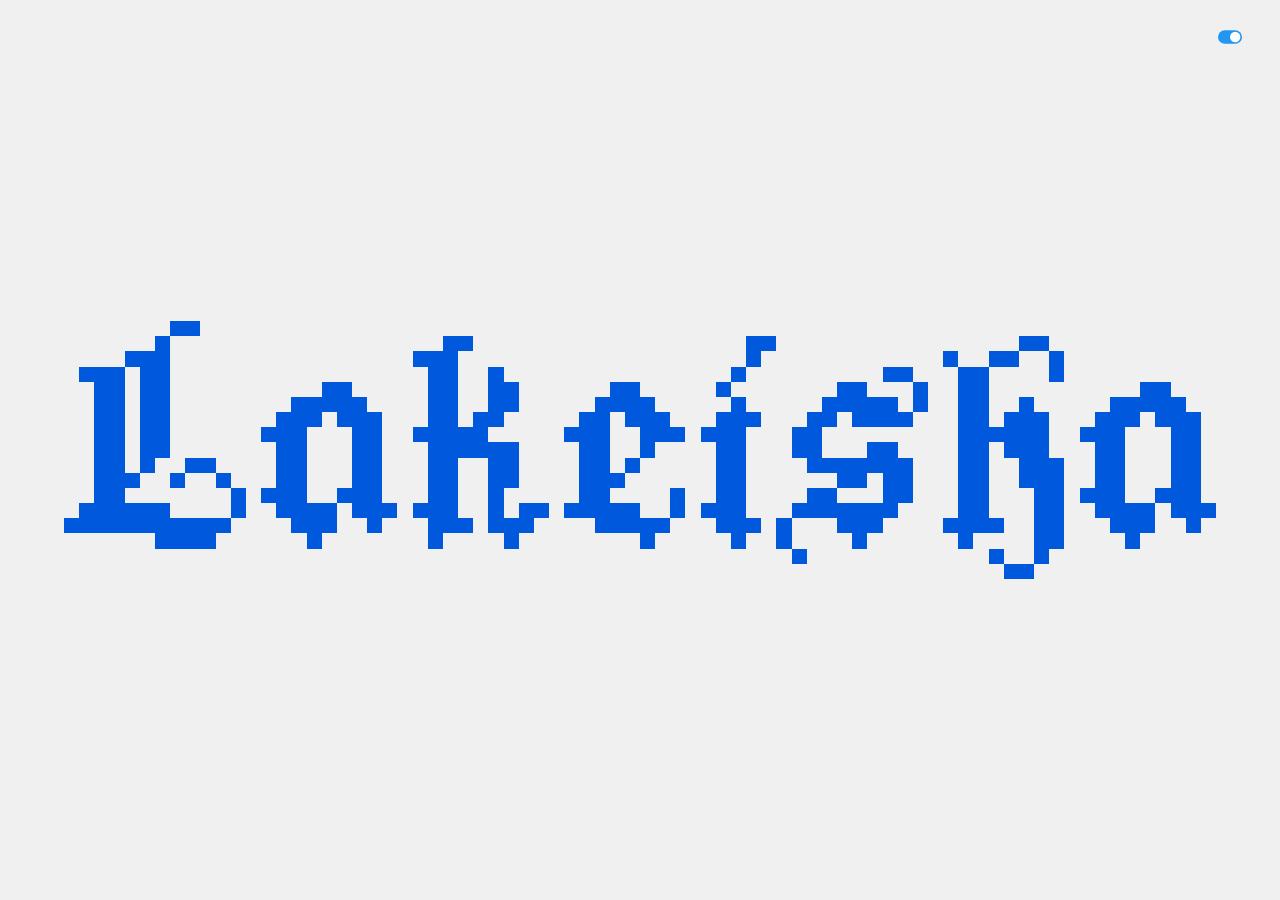
==== gothic/index.html @ 70803692 "plz" ====
<!DOCTYPE html>
<!--[if lt IE 7]>      <html class="no-js lt-ie9 lt-ie8 lt-ie7"> <![endif]-->
<!--[if IE 7]>         <html class="no-js lt-ie9 lt-ie8"> <![endif]-->
<!--[if IE 8]>         <html class="no-js lt-ie9"> <![endif]-->
<!--[if gt IE 8]>      <html class="no-js"> <!--<![endif]-->
<html>
  <head>
    <meta charset="utf-8" />
    <meta http-equiv="X-UA-Compatible" content="IE=edge" />
    <title></title>
    <meta name="description" content="" />
    <meta name="viewport" content="width=device-width, initial-scale=1" />
    <link rel="stylesheet" href="styles.css" />
  </head>
  <body>
    <label class="switch">
      <input type="checkbox" id="toggleSwitch" checked />
      <span class="slider round"></span>
      <!-- why isnt this not working -->
    </label>

    <div class="grid">
      <!-- Rows and Columns -->
      <div class="cell row-1 col-1"></div>
      <div class="cell row-1 col-2"></div>
      <div class="cell row-1 col-3"></div>
      <div class="cell row-1 col-4"></div>
      <div class="cell row-1 col-5"></div>
      <div class="cell row-1 col-6"></div>
      <div class="cell row-1 col-7"></div>
      <div class="cell row-1 col-8 black"></div>
      <div class="cell row-1 col-9 black"></div>
      <div class="cell row-1 col-10"></div>
      <div class="cell row-1 col-11"></div>
      <div class="cell row-1 col-12"></div>
      <div class="cell row-1 col-13"></div>
      <div class="cell row-1 col-14"></div>
      <div class="cell row-1 col-15"></div>
      <div class="cell row-1 col-16"></div>
      <div class="cell row-1 col-17"></div>
      <div class="cell row-1 col-18"></div>
      <div class="cell row-1 col-19"></div>
      <div class="cell row-1 col-20"></div>
      <div class="cell row-1 col-21"></div>
      <div class="cell row-1 col-22"></div>
      <div class="cell row-1 col-23"></div>
      <div class="cell row-1 col-24"></div>
      <div class="cell row-1 col-25"></div>
      <div class="cell row-1 col-26"></div>
      <div class="cell row-1 col-27"></div>
      <div class="cell row-1 col-28"></div>
      <div class="cell row-1 col-29"></div>
      <div class="cell row-1 col-30"></div>
      <div class="cell row-1 col-31"></div>
      <div class="cell row-1 col-32"></div>
      <div class="cell row-1 col-33"></div>
      <div class="cell row-1 col-34"></div>
      <div class="cell row-1 col-35"></div>
      <div class="cell row-1 col-36"></div>
      <div class="cell row-1 col-37"></div>
      <div class="cell row-1 col-38"></div>
      <div class="cell row-1 col-39"></div>
      <div class="cell row-1 col-40"></div>
      <div class="cell row-1 col-41"></div>
      <div class="cell row-1 col-42"></div>
      <div class="cell row-1 col-43"></div>
      <div class="cell row-1 col-44"></div>
      <div class="cell row-1 col-45"></div>
      <div class="cell row-1 col-46"></div>
      <div class="cell row-1 col-47"></div>
      <div class="cell row-1 col-48"></div>
      <div class="cell row-1 col-49"></div>
      <div class="cell row-1 col-50"></div>
      <div class="cell row-1 col-51"></div>
      <div class="cell row-1 col-52"></div>
      <div class="cell row-1 col-53"></div>
      <div class="cell row-1 col-54"></div>
      <div class="cell row-1 col-55"></div>
      <div class="cell row-1 col-56"></div>
      <div class="cell row-1 col-57"></div>
      <div class="cell row-1 col-58"></div>
      <div class="cell row-1 col-59"></div>
      <div class="cell row-1 col-60"></div>
      <div class="cell row-1 col-61"></div>
      <div class="cell row-1 col-62"></div>
      <div class="cell row-1 col-63"></div>
      <div class="cell row-1 col-64"></div>
      <div class="cell row-1 col-65"></div>
      <div class="cell row-1 col-66"></div>
      <div class="cell row-1 col-67"></div>
      <div class="cell row-1 col-68"></div>
      <div class="cell row-1 col-69"></div>
      <div class="cell row-1 col-70"></div>
      <div class="cell row-1 col-71"></div>
      <div class="cell row-1 col-72"></div>
      <div class="cell row-1 col-73"></div>
      <div class="cell row-1 col-74"></div>
      <div class="cell row-1 col-75"></div>
      <div class="cell row-1 col-76"></div>

      <!-- Add more cells up to row 18 and column 76 -->
      <!-- <div class="cell row-1 col-76"></div>
      <div class="cell row-18 col-1 black"></div>
      <div class="cell row-18 col-76 black"></div> -->
      <div class="cell row-2 col-1"></div>
      <div class="cell row-2 col-2"></div>
      <div class="cell row-2 col-3"></div>
      <div class="cell row-2 col-4"></div>
      <div class="cell row-2 col-5"></div>
      <div class="cell row-2 col-6"></div>
      <div class="cell row-2 col-7 black"></div>
      <div class="cell row-2 col-8"></div>
      <div class="cell row-2 col-9"></div>
      <div class="cell row-2 col-10"></div>
      <div class="cell row-2 col-11"></div>
      <div class="cell row-2 col-12"></div>
      <div class="cell row-2 col-13"></div>
      <div class="cell row-2 col-14"></div>
      <div class="cell row-2 col-15"></div>
      <div class="cell row-2 col-16"></div>
      <div class="cell row-2 col-17"></div>
      <div class="cell row-2 col-18"></div>
      <div class="cell row-2 col-19"></div>
      <div class="cell row-2 col-20"></div>
      <div class="cell row-2 col-21"></div>
      <div class="cell row-2 col-22"></div>
      <div class="cell row-2 col-23"></div>
      <div class="cell row-2 col-24"></div>
      <div class="cell row-2 col-25"></div>
      <div class="cell row-2 col-26 black"></div>
      <div class="cell row-2 col-27 black"></div>
      <div class="cell row-2 col-28"></div>
      <div class="cell row-2 col-29"></div>
      <div class="cell row-2 col-30"></div>
      <div class="cell row-2 col-31"></div>
      <div class="cell row-2 col-32"></div>
      <div class="cell row-2 col-33"></div>
      <div class="cell row-2 col-34"></div>
      <div class="cell row-2 col-35"></div>
      <div class="cell row-2 col-36"></div>
      <div class="cell row-2 col-37"></div>
      <div class="cell row-2 col-38"></div>
      <div class="cell row-2 col-39"></div>
      <div class="cell row-2 col-40"></div>
      <div class="cell row-2 col-41"></div>
      <div class="cell row-2 col-42"></div>
      <div class="cell row-2 col-43"></div>
      <div class="cell row-2 col-44"></div>
      <div class="cell row-2 col-45"></div>
      <div class="cell row-2 col-46 black"></div>
      <div class="cell row-2 col-47 black"></div>
      <div class="cell row-2 col-48"></div>
      <div class="cell row-2 col-49"></div>
      <div class="cell row-2 col-50"></div>
      <div class="cell row-2 col-51"></div>
      <div class="cell row-2 col-52"></div>
      <div class="cell row-2 col-53"></div>
      <div class="cell row-2 col-54"></div>
      <div class="cell row-2 col-55"></div>
      <div class="cell row-2 col-56"></div>
      <div class="cell row-2 col-57"></div>
      <div class="cell row-2 col-58"></div>
      <div class="cell row-2 col-59"></div>
      <div class="cell row-2 col-60"></div>
      <div class="cell row-2 col-61"></div>
      <div class="cell row-2 col-62"></div>
      <div class="cell row-2 col-63"></div>
      <div class="cell row-2 col-64 black"></div>
      <div class="cell row-2 col-65 black"></div>
      <div class="cell row-2 col-66"></div>
      <div class="cell row-2 col-67"></div>
      <div class="cell row-2 col-68"></div>
      <div class="cell row-2 col-69"></div>
      <div class="cell row-2 col-70"></div>
      <div class="cell row-2 col-71"></div>
      <div class="cell row-2 col-72"></div>
      <div class="cell row-2 col-73"></div>
      <div class="cell row-2 col-74"></div>
      <div class="cell row-2 col-75"></div>
      <div class="cell row-2 col-76"></div>

      <div class="cell row-3 col-1"></div>
      <div class="cell row-3 col-2"></div>
      <div class="cell row-3 col-3"></div>
      <div class="cell row-3 col-4"></div>
      <div class="cell row-3 col-5 black"></div>
      <div class="cell row-3 col-6 black"></div>
      <div class="cell row-3 col-7 black"></div>
      <div class="cell row-3 col-8"></div>
      <div class="cell row-3 col-9"></div>
      <div class="cell row-3 col-10"></div>
      <div class="cell row-3 col-11"></div>
      <div class="cell row-3 col-12"></div>
      <div class="cell row-3 col-13"></div>
      <div class="cell row-3 col-14"></div>
      <div class="cell row-3 col-15"></div>
      <div class="cell row-3 col-16"></div>
      <div class="cell row-3 col-17"></div>
      <div class="cell row-3 col-18"></div>
      <div class="cell row-3 col-19"></div>
      <div class="cell row-3 col-20"></div>
      <div class="cell row-3 col-21"></div>
      <div class="cell row-3 col-22"></div>
      <div class="cell row-3 col-23"></div>
      <div class="cell row-3 col-24 black"></div>
      <div class="cell row-3 col-25 black"></div>
      <div class="cell row-3 col-26 black"></div>
      <div class="cell row-3 col-27"></div>
      <div class="cell row-3 col-28"></div>
      <div class="cell row-3 col-29"></div>
      <div class="cell row-3 col-30"></div>
      <div class="cell row-3 col-31"></div>
      <div class="cell row-3 col-32"></div>
      <div class="cell row-3 col-33"></div>
      <div class="cell row-3 col-34"></div>
      <div class="cell row-3 col-35"></div>
      <div class="cell row-3 col-36"></div>
      <div class="cell row-3 col-37"></div>
      <div class="cell row-3 col-38"></div>
      <div class="cell row-3 col-39"></div>
      <div class="cell row-3 col-40"></div>
      <div class="cell row-3 col-41"></div>
      <div class="cell row-3 col-42"></div>
      <div class="cell row-3 col-43"></div>
      <div class="cell row-3 col-44"></div>
      <div class="cell row-3 col-45"></div>
      <div class="cell row-3 col-46 black"></div>
      <div class="cell row-3 col-47"></div>
      <div class="cell row-3 col-48"></div>
      <div class="cell row-3 col-49"></div>
      <div class="cell row-3 col-50"></div>
      <div class="cell row-3 col-51"></div>
      <div class="cell row-3 col-52"></div>
      <div class="cell row-3 col-53"></div>
      <div class="cell row-3 col-54"></div>
      <div class="cell row-3 col-55"></div>
      <div class="cell row-3 col-56"></div>
      <div class="cell row-3 col-57"></div>
      <div class="cell row-3 col-58"></div>
      <div class="cell row-3 col-59 black"></div>
      <div class="cell row-3 col-60"></div>
      <div class="cell row-3 col-61"></div>
      <div class="cell row-3 col-62 black"></div>
      <div class="cell row-3 col-63 black"></div>
      <div class="cell row-3 col-64"></div>
      <div class="cell row-3 col-65"></div>
      <div class="cell row-3 col-66 black"></div>
      <div class="cell row-3 col-67"></div>
      <div class="cell row-3 col-68"></div>
      <div class="cell row-3 col-69"></div>
      <div class="cell row-3 col-70"></div>
      <div class="cell row-3 col-71"></div>
      <div class="cell row-3 col-72"></div>
      <div class="cell row-3 col-73"></div>
      <div class="cell row-3 col-74"></div>
      <div class="cell row-3 col-75"></div>
      <div class="cell row-3 col-76"></div>

      <div class="cell row-4 col-1"></div>
      <div class="cell row-4 col-2 black"></div>
      <div class="cell row-4 col-3 black"></div>
      <div class="cell row-4 col-4 black"></div>
      <div class="cell row-4 col-5"></div>
      <div class="cell row-4 col-6 black"></div>
      <div class="cell row-4 col-7 black"></div>
      <div class="cell row-4 col-8"></div>
      <div class="cell row-4 col-9"></div>
      <div class="cell row-4 col-10"></div>
      <div class="cell row-4 col-11"></div>
      <div class="cell row-4 col-12"></div>
      <div class="cell row-4 col-13"></div>
      <div class="cell row-4 col-14"></div>
      <div class="cell row-4 col-15"></div>
      <div class="cell row-4 col-16"></div>
      <div class="cell row-4 col-17"></div>
      <div class="cell row-4 col-18"></div>
      <div class="cell row-4 col-19"></div>
      <div class="cell row-4 col-20"></div>
      <div class="cell row-4 col-21"></div>
      <div class="cell row-4 col-22"></div>
      <div class="cell row-4 col-23"></div>
      <div class="cell row-4 col-24"></div>
      <div class="cell row-4 col-25 black"></div>
      <div class="cell row-4 col-26 black"></div>
      <div class="cell row-4 col-27"></div>
      <div class="cell row-4 col-28"></div>
      <div class="cell row-4 col-29 black"></div>
      <div class="cell row-4 col-30"></div>
      <div class="cell row-4 col-31"></div>
      <div class="cell row-4 col-32"></div>
      <div class="cell row-4 col-33"></div>
      <div class="cell row-4 col-34"></div>
      <div class="cell row-4 col-35"></div>
      <div class="cell row-4 col-36"></div>
      <div class="cell row-4 col-37"></div>
      <div class="cell row-4 col-38"></div>
      <div class="cell row-4 col-39"></div>
      <div class="cell row-4 col-40"></div>
      <div class="cell row-4 col-41"></div>
      <div class="cell row-4 col-42"></div>
      <div class="cell row-4 col-43"></div>
      <div class="cell row-4 col-44"></div>
      <div class="cell row-4 col-45 black"></div>
      <div class="cell row-4 col-46"></div>
      <div class="cell row-4 col-47"></div>
      <div class="cell row-4 col-48"></div>
      <div class="cell row-4 col-49"></div>
      <div class="cell row-4 col-50"></div>
      <div class="cell row-4 col-51"></div>
      <div class="cell row-4 col-52"></div>
      <div class="cell row-4 col-53"></div>
      <div class="cell row-4 col-54"></div>
      <div class="cell row-4 col-55 black"></div>
      <div class="cell row-4 col-56 black"></div>
      <div class="cell row-4 col-57"></div>
      <div class="cell row-4 col-58"></div>
      <div class="cell row-4 col-59"></div>
      <div class="cell row-4 col-60 black"></div>
      <div class="cell row-4 col-61 black"></div>
      <div class="cell row-4 col-62"></div>
      <div class="cell row-4 col-63"></div>
      <div class="cell row-4 col-64"></div>
      <div class="cell row-4 col-65"></div>
      <div class="cell row-4 col-66 black"></div>
      <div class="cell row-4 col-67"></div>
      <div class="cell row-4 col-68"></div>
      <div class="cell row-4 col-69"></div>
      <div class="cell row-4 col-70"></div>
      <div class="cell row-4 col-71"></div>
      <div class="cell row-4 col-72"></div>
      <div class="cell row-4 col-73"></div>
      <div class="cell row-4 col-74"></div>
      <div class="cell row-4 col-75"></div>
      <div class="cell row-4 col-76"></div>

      <div class="cell row-5 col-1"></div>
      <div class="cell row-5 col-2"></div>
      <div class="cell row-5 col-3 black"></div>
      <div class="cell row-5 col-4 black"></div>
      <div class="cell row-5 col-5"></div>
      <div class="cell row-5 col-6 black"></div>
      <div class="cell row-5 col-7 black"></div>
      <div class="cell row-5 col-8"></div>
      <div class="cell row-5 col-9"></div>
      <div class="cell row-5 col-10"></div>
      <div class="cell row-5 col-11"></div>
      <div class="cell row-5 col-12"></div>
      <div class="cell row-5 col-13"></div>
      <div class="cell row-5 col-14"></div>
      <div class="cell row-5 col-15"></div>
      <div class="cell row-5 col-16"></div>
      <div class="cell row-5 col-17"></div>
      <div class="cell row-5 col-18 black"></div>
      <div class="cell row-5 col-19 black"></div>
      <div class="cell row-5 col-20"></div>
      <div class="cell row-5 col-21"></div>
      <div class="cell row-5 col-22"></div>
      <div class="cell row-5 col-23"></div>
      <div class="cell row-5 col-24"></div>
      <div class="cell row-5 col-25 black"></div>
      <div class="cell row-5 col-26 black"></div>
      <div class="cell row-5 col-27"></div>
      <div class="cell row-5 col-28"></div>
      <div class="cell row-5 col-29 black"></div>
      <div class="cell row-5 col-30 black"></div>
      <div class="cell row-5 col-31"></div>
      <div class="cell row-5 col-32"></div>
      <div class="cell row-5 col-33"></div>
      <div class="cell row-5 col-34"></div>
      <div class="cell row-5 col-35"></div>
      <div class="cell row-5 col-36"></div>
      <div class="cell row-5 col-37 black"></div>
      <div class="cell row-5 col-38 black"></div>
      <div class="cell row-5 col-39"></div>
      <div class="cell row-5 col-40"></div>
      <div class="cell row-5 col-41"></div>
      <div class="cell row-5 col-42"></div>
      <div class="cell row-5 col-43"></div>
      <div class="cell row-5 col-44 black"></div>
      <div class="cell row-5 col-45"></div>
      <div class="cell row-5 col-46"></div>
      <div class="cell row-5 col-47"></div>
      <div class="cell row-5 col-48"></div>
      <div class="cell row-5 col-49"></div>
      <div class="cell row-5 col-50"></div>
      <div class="cell row-5 col-51"></div>
      <div class="cell row-5 col-52 black"></div>
      <div class="cell row-5 col-53 black"></div>
      <div class="cell row-5 col-54"></div>
      <div class="cell row-5 col-55"></div>
      <div class="cell row-5 col-56"></div>
      <div class="cell row-5 col-57 black"></div>
      <div class="cell row-5 col-58"></div>
      <div class="cell row-5 col-59"></div>
      <div class="cell row-5 col-60 black"></div>
      <div class="cell row-5 col-61 black"></div>
      <div class="cell row-5 col-62"></div>
      <div class="cell row-5 col-63"></div>
      <div class="cell row-5 col-64"></div>
      <div class="cell row-5 col-65"></div>
      <div class="cell row-5 col-66"></div>
      <div class="cell row-5 col-67"></div>
      <div class="cell row-5 col-68"></div>
      <div class="cell row-5 col-69"></div>
      <div class="cell row-5 col-70"></div>
      <div class="cell row-5 col-71"></div>
      <div class="cell row-5 col-72 black"></div>
      <div class="cell row-5 col-73 black"></div>
      <div class="cell row-5 col-74"></div>
      <div class="cell row-5 col-75"></div>
      <div class="cell row-5 col-76"></div>

      <div class="cell row-6 col-1"></div>
      <div class="cell row-6 col-2"></div>
      <div class="cell row-6 col-3 black"></div>
      <div class="cell row-6 col-4 black"></div>
      <div class="cell row-6 col-5"></div>
      <div class="cell row-6 col-6 black"></div>
      <div class="cell row-6 col-7 black"></div>
      <div class="cell row-6 col-8"></div>
      <div class="cell row-6 col-9"></div>
      <div class="cell row-6 col-10"></div>
      <div class="cell row-6 col-11"></div>
      <div class="cell row-6 col-12"></div>
      <div class="cell row-6 col-13"></div>
      <div class="cell row-6 col-14"></div>
      <div class="cell row-6 col-15"></div>
      <div class="cell row-6 col-16 black"></div>
      <div class="cell row-6 col-17 black"></div>
      <div class="cell row-6 col-18 black"></div>
      <div class="cell row-6 col-19 black"></div>
      <div class="cell row-6 col-20 black"></div>
      <div class="cell row-6 col-21"></div>
      <div class="cell row-6 col-22"></div>
      <div class="cell row-6 col-23"></div>
      <div class="cell row-6 col-24"></div>
      <div class="cell row-6 col-25 black"></div>
      <div class="cell row-6 col-26 black"></div>
      <div class="cell row-6 col-27"></div>
      <div class="cell row-6 col-28"></div>
      <div class="cell row-6 col-29 black"></div>
      <div class="cell row-6 col-30 black"></div>
      <div class="cell row-6 col-31"></div>
      <div class="cell row-6 col-32"></div>
      <div class="cell row-6 col-33"></div>
      <div class="cell row-6 col-34"></div>
      <div class="cell row-6 col-35"></div>
      <div class="cell row-6 col-36 black"></div>
      <div class="cell row-6 col-37 black"></div>
      <div class="cell row-6 col-38 black"></div>
      <div class="cell row-6 col-39 black"></div>
      <div class="cell row-6 col-40"></div>
      <div class="cell row-6 col-41"></div>
      <div class="cell row-6 col-42"></div>
      <div class="cell row-6 col-43"></div>
      <div class="cell row-6 col-44"></div>
      <div class="cell row-6 col-45 black"></div>
      <div class="cell row-6 col-46"></div>
      <div class="cell row-6 col-47"></div>
      <div class="cell row-6 col-48"></div>
      <div class="cell row-6 col-49"></div>
      <div class="cell row-6 col-50"></div>
      <div class="cell row-6 col-51 black"></div>
      <div class="cell row-6 col-52 black"></div>
      <div class="cell row-6 col-53 black"></div>
      <div class="cell row-6 col-54 black"></div>
      <div class="cell row-6 col-55 black"></div>
      <div class="cell row-6 col-56"></div>
      <div class="cell row-6 col-57 black"></div>
      <div class="cell row-6 col-58"></div>
      <div class="cell row-6 col-59"></div>
      <div class="cell row-6 col-60 black"></div>
      <div class="cell row-6 col-61 black"></div>
      <div class="cell row-6 col-62"></div>
      <div class="cell row-6 col-63"></div>
      <div class="cell row-6 col-64 black"></div>
      <div class="cell row-6 col-65"></div>
      <div class="cell row-6 col-66"></div>
      <div class="cell row-6 col-67"></div>
      <div class="cell row-6 col-68"></div>
      <div class="cell row-6 col-69"></div>
      <div class="cell row-6 col-70 black"></div>
      <div class="cell row-6 col-71 black"></div>
      <div class="cell row-6 col-72 black"></div>
      <div class="cell row-6 col-73 black"></div>
      <div class="cell row-6 col-74 black"></div>
      <div class="cell row-6 col-75"></div>
      <div class="cell row-6 col-76"></div>

      <div class="cell row-7 col-1"></div>
      <div class="cell row-7 col-2"></div>
      <div class="cell row-7 col-3 black"></div>
      <div class="cell row-7 col-4 black"></div>
      <div class="cell row-7 col-5"></div>
      <div class="cell row-7 col-6 black"></div>
      <div class="cell row-7 col-7 black"></div>
      <div class="cell row-7 col-8"></div>
      <div class="cell row-7 col-9"></div>
      <div class="cell row-7 col-10"></div>
      <div class="cell row-7 col-11"></div>
      <div class="cell row-7 col-12"></div>
      <div class="cell row-7 col-13"></div>
      <div class="cell row-7 col-14"></div>
      <div class="cell row-7 col-15 black"></div>
      <div class="cell row-7 col-16 black"></div>
      <div class="cell row-7 col-17 black"></div>
      <div class="cell row-7 col-18"></div>
      <div class="cell row-7 col-19 black"></div>
      <div class="cell row-7 col-20 black"></div>
      <div class="cell row-7 col-21 black"></div>
      <div class="cell row-7 col-22"></div>
      <div class="cell row-7 col-23"></div>
      <div class="cell row-7 col-24"></div>
      <div class="cell row-7 col-25 black"></div>
      <div class="cell row-7 col-26 black"></div>
      <div class="cell row-7 col-27"></div>
      <div class="cell row-7 col-28 black"></div>
      <div class="cell row-7 col-29 black"></div>
      <div class="cell row-7 col-30"></div>
      <div class="cell row-7 col-31"></div>
      <div class="cell row-7 col-32"></div>
      <div class="cell row-7 col-33"></div>
      <div class="cell row-7 col-34"></div>
      <div class="cell row-7 col-35 black"></div>
      <div class="cell row-7 col-36 black"></div>
      <div class="cell row-7 col-37"></div>
      <div class="cell row-7 col-38 black"></div>
      <div class="cell row-7 col-39 black"></div>
      <div class="cell row-7 col-40 black"></div>
      <div class="cell row-7 col-41"></div>
      <div class="cell row-7 col-42"></div>
      <div class="cell row-7 col-43"></div>
      <div class="cell row-7 col-44 black"></div>
      <div class="cell row-7 col-45 black"></div>
      <div class="cell row-7 col-46 black"></div>
      <div class="cell row-7 col-47"></div>
      <div class="cell row-7 col-48"></div>
      <div class="cell row-7 col-49"></div>
      <div class="cell row-7 col-50 black"></div>
      <div class="cell row-7 col-51 black"></div>
      <div class="cell row-7 col-52"></div>
      <div class="cell row-7 col-53 black"></div>
      <div class="cell row-7 col-54 black"></div>
      <div class="cell row-7 col-55 black"></div>
      <div class="cell row-7 col-56 black"></div>
      <div class="cell row-7 col-57"></div>
      <div class="cell row-7 col-58"></div>
      <div class="cell row-7 col-59"></div>
      <div class="cell row-7 col-60 black"></div>
      <div class="cell row-7 col-61 black"></div>
      <div class="cell row-7 col-62"></div>
      <div class="cell row-7 col-63 black"></div>
      <div class="cell row-7 col-64 black"></div>
      <div class="cell row-7 col-65 black"></div>
      <div class="cell row-7 col-66"></div>
      <div class="cell row-7 col-67"></div>
      <div class="cell row-7 col-68"></div>
      <div class="cell row-7 col-69 black"></div>
      <div class="cell row-7 col-70 black"></div>
      <div class="cell row-7 col-71 black"></div>
      <div class="cell row-7 col-72"></div>
      <div class="cell row-7 col-73 black"></div>
      <div class="cell row-7 col-74 black"></div>
      <div class="cell row-7 col-75 black"></div>
      <div class="cell row-7 col-76"></div>

      <div class="cell row-8 col-1"></div>
      <div class="cell row-8 col-2"></div>
      <div class="cell row-8 col-3 black"></div>
      <div class="cell row-8 col-4 black"></div>
      <div class="cell row-8 col-5"></div>
      <div class="cell row-8 col-6 black"></div>
      <div class="cell row-8 col-7 black"></div>
      <div class="cell row-8 col-8"></div>
      <div class="cell row-8 col-9"></div>
      <div class="cell row-8 col-10"></div>
      <div class="cell row-8 col-11"></div>
      <div class="cell row-8 col-12"></div>
      <div class="cell row-8 col-13"></div>
      <div class="cell row-8 col-14 black"></div>
      <div class="cell row-8 col-15 black"></div>
      <div class="cell row-8 col-16 black"></div>
      <div class="cell row-8 col-17"></div>
      <div class="cell row-8 col-18"></div>
      <div class="cell row-8 col-19"></div>
      <div class="cell row-8 col-20 black"></div>
      <div class="cell row-8 col-21 black"></div>
      <div class="cell row-8 col-22"></div>
      <div class="cell row-8 col-23"></div>
      <div class="cell row-8 col-24 black"></div>
      <div class="cell row-8 col-25 black"></div>
      <div class="cell row-8 col-26 black"></div>
      <div class="cell row-8 col-27 black"></div>
      <div class="cell row-8 col-28 black"></div>
      <div class="cell row-8 col-29"></div>
      <div class="cell row-8 col-30"></div>
      <div class="cell row-8 col-31"></div>
      <div class="cell row-8 col-32"></div>
      <div class="cell row-8 col-33"></div>
      <div class="cell row-8 col-34 black"></div>
      <div class="cell row-8 col-35 black"></div>
      <div class="cell row-8 col-36 black"></div>
      <div class="cell row-8 col-37"></div>
      <div class="cell row-8 col-38"></div>
      <div class="cell row-8 col-39 black"></div>
      <div class="cell row-8 col-40 black"></div>
      <div class="cell row-8 col-41 black"></div>
      <div class="cell row-8 col-42"></div>
      <div class="cell row-8 col-43 black"></div>
      <div class="cell row-8 col-44 black"></div>
      <div class="cell row-8 col-45 black"></div>
      <div class="cell row-8 col-46"></div>
      <div class="cell row-8 col-47"></div>
      <div class="cell row-8 col-48"></div>
      <div class="cell row-8 col-49 black"></div>
      <div class="cell row-8 col-50 black"></div>
      <div class="cell row-8 col-51"></div>
      <div class="cell row-8 col-52"></div>
      <div class="cell row-8 col-53"></div>
      <div class="cell row-8 col-54"></div>
      <div class="cell row-8 col-55"></div>
      <div class="cell row-8 col-56"></div>
      <div class="cell row-8 col-57"></div>
      <div class="cell row-8 col-58"></div>
      <div class="cell row-8 col-59"></div>
      <div class="cell row-8 col-60 black"></div>
      <div class="cell row-8 col-61 black"></div>
      <div class="cell row-8 col-62 black"></div>
      <div class="cell row-8 col-63 black"></div>
      <div class="cell row-8 col-64 black"></div>
      <div class="cell row-8 col-65 black"></div>
      <div class="cell row-8 col-66"></div>
      <div class="cell row-8 col-67"></div>
      <div class="cell row-8 col-68 black"></div>
      <div class="cell row-8 col-69 black"></div>
      <div class="cell row-8 col-70 black"></div>
      <div class="cell row-8 col-71"></div>
      <div class="cell row-8 col-72"></div>
      <div class="cell row-8 col-73"></div>
      <div class="cell row-8 col-74 black"></div>
      <div class="cell row-8 col-75 black"></div>
      <div class="cell row-8 col-76"></div>

      <div class="cell row-9 col-1"></div>
      <div class="cell row-9 col-2"></div>
      <div class="cell row-9 col-3 black"></div>
      <div class="cell row-9 col-4 black"></div>
      <div class="cell row-9 col-5"></div>
      <div class="cell row-9 col-6 black"></div>
      <div class="cell row-9 col-7 black"></div>
      <div class="cell row-9 col-8"></div>
      <div class="cell row-9 col-9"></div>
      <div class="cell row-9 col-10"></div>
      <div class="cell row-9 col-11"></div>
      <div class="cell row-9 col-12"></div>
      <div class="cell row-9 col-13"></div>
      <div class="cell row-9 col-14"></div>
      <div class="cell row-9 col-15 black"></div>
      <div class="cell row-9 col-16 black"></div>
      <div class="cell row-9 col-17"></div>
      <div class="cell row-9 col-18"></div>
      <div class="cell row-9 col-19"></div>
      <div class="cell row-9 col-20 black"></div>
      <div class="cell row-9 col-21 black"></div>
      <div class="cell row-9 col-22"></div>
      <div class="cell row-9 col-23"></div>
      <div class="cell row-9 col-24"></div>
      <div class="cell row-9 col-25 black"></div>
      <div class="cell row-9 col-26 black"></div>
      <div class="cell row-9 col-27 black"></div>
      <div class="cell row-9 col-28 black"></div>
      <div class="cell row-9 col-29 black"></div>
      <div class="cell row-9 col-30 black"></div>
      <div class="cell row-9 col-31"></div>
      <div class="cell row-9 col-32"></div>
      <div class="cell row-9 col-33"></div>
      <div class="cell row-9 col-34"></div>
      <div class="cell row-9 col-35 black"></div>
      <div class="cell row-9 col-36 black"></div>
      <div class="cell row-9 col-37"></div>
      <div class="cell row-9 col-38"></div>
      <div class="cell row-9 col-39 black"></div>
      <div class="cell row-9 col-40"></div>
      <div class="cell row-9 col-41"></div>
      <div class="cell row-9 col-42"></div>
      <div class="cell row-9 col-43"></div>
      <div class="cell row-9 col-44 black"></div>
      <div class="cell row-9 col-45 black"></div>
      <div class="cell row-9 col-46"></div>
      <div class="cell row-9 col-47"></div>
      <div class="cell row-9 col-48"></div>
      <div class="cell row-9 col-49 black"></div>
      <div class="cell row-9 col-50 black"></div>
      <div class="cell row-9 col-51"></div>
      <div class="cell row-9 col-52"></div>
      <div class="cell row-9 col-53"></div>
      <div class="cell row-9 col-54 black"></div>
      <div class="cell row-9 col-55 black"></div>
      <div class="cell row-9 col-56"></div>
      <div class="cell row-9 col-57"></div>
      <div class="cell row-9 col-58"></div>
      <div class="cell row-9 col-59"></div>
      <div class="cell row-9 col-60 black"></div>
      <div class="cell row-9 col-61 black"></div>
      <div class="cell row-9 col-62"></div>
      <div class="cell row-9 col-63 black"></div>
      <div class="cell row-9 col-64 black"></div>
      <div class="cell row-9 col-65 black"></div>
      <div class="cell row-9 col-66"></div>
      <div class="cell row-9 col-67"></div>
      <div class="cell row-9 col-68"></div>
      <div class="cell row-9 col-69 black"></div>
      <div class="cell row-9 col-70 black"></div>
      <div class="cell row-9 col-71"></div>
      <div class="cell row-9 col-72"></div>
      <div class="cell row-9 col-73"></div>
      <div class="cell row-9 col-74 black"></div>
      <div class="cell row-9 col-75 black"></div>
      <div class="cell row-9 col-76"></div>

      <div class="cell row-10 col-1"></div>
      <div class="cell row-10 col-2"></div>
      <div class="cell row-10 col-3 black"></div>
      <div class="cell row-10 col-4 black"></div>
      <div class="cell row-10 col-5"></div>
      <div class="cell row-10 col-6 black"></div>
      <div class="cell row-10 col-7"></div>
      <div class="cell row-10 col-8"></div>
      <div class="cell row-10 col-9 black"></div>
      <div class="cell row-10 col-10 black"></div>
      <div class="cell row-10 col-11"></div>
      <div class="cell row-10 col-12"></div>
      <div class="cell row-10 col-13"></div>
      <div class="cell row-10 col-14"></div>
      <div class="cell row-10 col-15 black"></div>
      <div class="cell row-10 col-16 black"></div>
      <div class="cell row-10 col-17"></div>
      <div class="cell row-10 col-18"></div>
      <div class="cell row-10 col-19"></div>
      <div class="cell row-10 col-20 black"></div>
      <div class="cell row-10 col-21 black"></div>
      <div class="cell row-10 col-22"></div>
      <div class="cell row-10 col-23"></div>
      <div class="cell row-10 col-24"></div>
      <div class="cell row-10 col-25 black"></div>
      <div class="cell row-10 col-26 black"></div>
      <div class="cell row-10 col-27"></div>
      <div class="cell row-10 col-28"></div>
      <div class="cell row-10 col-29 black"></div>
      <div class="cell row-10 col-30 black"></div>
      <div class="cell row-10 col-31"></div>
      <div class="cell row-10 col-32"></div>
      <div class="cell row-10 col-33"></div>
      <div class="cell row-10 col-34"></div>
      <div class="cell row-10 col-35 black"></div>
      <div class="cell row-10 col-36 black"></div>
      <div class="cell row-10 col-37"></div>
      <div class="cell row-10 col-38 black"></div>
      <div class="cell row-10 col-39"></div>
      <div class="cell row-10 col-40"></div>
      <div class="cell row-10 col-41"></div>
      <div class="cell row-10 col-42"></div>
      <div class="cell row-10 col-43"></div>
      <div class="cell row-10 col-44 black"></div>
      <div class="cell row-10 col-45 black"></div>
      <div class="cell row-10 col-46"></div>
      <div class="cell row-10 col-47"></div>
      <div class="cell row-10 col-48"></div>
      <div class="cell row-10 col-49"></div>
      <div class="cell row-10 col-50 black"></div>
      <div class="cell row-10 col-51 black"></div>
      <div class="cell row-10 col-52 black"></div>
      <div class="cell row-10 col-53 black"></div>
      <div class="cell row-10 col-54 black"></div>
      <div class="cell row-10 col-55 black"></div>
      <div class="cell row-10 col-56 black"></div>
      <div class="cell row-10 col-57"></div>
      <div class="cell row-10 col-58"></div>
      <div class="cell row-10 col-59"></div>
      <div class="cell row-10 col-60 black"></div>
      <div class="cell row-10 col-61 black"></div>
      <div class="cell row-10 col-62"></div>
      <div class="cell row-10 col-63"></div>
      <div class="cell row-10 col-64 black"></div>
      <div class="cell row-10 col-65 black"></div>
      <div class="cell row-10 col-66 black"></div>
      <div class="cell row-10 col-67"></div>
      <div class="cell row-10 col-68"></div>
      <div class="cell row-10 col-69 black"></div>
      <div class="cell row-10 col-70 black"></div>
      <div class="cell row-10 col-71"></div>
      <div class="cell row-10 col-72"></div>
      <div class="cell row-10 col-73"></div>
      <div class="cell row-10 col-74 black"></div>
      <div class="cell row-10 col-75 black"></div>
      <div class="cell row-10 col-76"></div>

      <div class="cell row-11 col-1"></div>
      <div class="cell row-11 col-2"></div>
      <div class="cell row-11 col-3 black"></div>
      <div class="cell row-11 col-4 black"></div>
      <div class="cell row-11 col-5 black"></div>
      <div class="cell row-11 col-6"></div>
      <div class="cell row-11 col-7"></div>
      <div class="cell row-11 col-8 black"></div>
      <div class="cell row-11 col-9"></div>
      <div class="cell row-11 col-10"></div>
      <div class="cell row-11 col-11 black"></div>
      <div class="cell row-11 col-12"></div>
      <div class="cell row-11 col-13"></div>
      <div class="cell row-11 col-14"></div>
      <div class="cell row-11 col-15 black"></div>
      <div class="cell row-11 col-16 black"></div>
      <div class="cell row-11 col-17"></div>
      <div class="cell row-11 col-18"></div>
      <div class="cell row-11 col-19"></div>
      <div class="cell row-11 col-20 black"></div>
      <div class="cell row-11 col-21 black"></div>
      <div class="cell row-11 col-22"></div>
      <div class="cell row-11 col-23"></div>
      <div class="cell row-11 col-24"></div>
      <div class="cell row-11 col-25 black"></div>
      <div class="cell row-11 col-26 black"></div>
      <div class="cell row-11 col-27"></div>
      <div class="cell row-11 col-28"></div>
      <div class="cell row-11 col-29 black"></div>
      <div class="cell row-11 col-30 black"></div>
      <div class="cell row-11 col-31"></div>
      <div class="cell row-11 col-32"></div>
      <div class="cell row-11 col-33"></div>
      <div class="cell row-11 col-34"></div>
      <div class="cell row-11 col-35 black"></div>
      <div class="cell row-11 col-36 black"></div>
      <div class="cell row-11 col-37 black"></div>
      <div class="cell row-11 col-38"></div>
      <div class="cell row-11 col-39"></div>
      <div class="cell row-11 col-40"></div>
      <div class="cell row-11 col-41"></div>
      <div class="cell row-11 col-42"></div>
      <div class="cell row-11 col-43"></div>
      <div class="cell row-11 col-44 black"></div>
      <div class="cell row-11 col-45 black"></div>
      <div class="cell row-11 col-46"></div>
      <div class="cell row-11 col-47"></div>
      <div class="cell row-11 col-48"></div>
      <div class="cell row-11 col-49"></div>
      <div class="cell row-11 col-50"></div>
      <div class="cell row-11 col-51"></div>
      <div class="cell row-11 col-52 black"></div>
      <div class="cell row-11 col-53 black"></div>
      <div class="cell row-11 col-54"></div>
      <div class="cell row-11 col-55 black"></div>
      <div class="cell row-11 col-56 black"></div>
      <div class="cell row-11 col-57"></div>
      <div class="cell row-11 col-58"></div>
      <div class="cell row-11 col-59"></div>
      <div class="cell row-11 col-60 black"></div>
      <div class="cell row-11 col-61 black"></div>
      <div class="cell row-11 col-62"></div>
      <div class="cell row-11 col-63"></div>
      <div class="cell row-11 col-64 black"></div>
      <div class="cell row-11 col-65 black"></div>
      <div class="cell row-11 col-66 black"></div>
      <div class="cell row-11 col-67"></div>
      <div class="cell row-11 col-68"></div>
      <div class="cell row-11 col-69 black"></div>
      <div class="cell row-11 col-70 black"></div>
      <div class="cell row-11 col-71"></div>
      <div class="cell row-11 col-72"></div>
      <div class="cell row-11 col-73"></div>
      <div class="cell row-11 col-74 black"></div>
      <div class="cell row-11 col-75 black"></div>
      <div class="cell row-11 col-76"></div>

      <div class="cell row-12 col-1"></div>
      <div class="cell row-12 col-2"></div>
      <div class="cell row-12 col-3 black"></div>
      <div class="cell row-12 col-4 black"></div>
      <div class="cell row-12 col-5"></div>
      <div class="cell row-12 col-6"></div>
      <div class="cell row-12 col-7"></div>
      <div class="cell row-12 col-8"></div>
      <div class="cell row-12 col-9"></div>
      <div class="cell row-12 col-10"></div>
      <div class="cell row-12 col-11"></div>
      <div class="cell row-12 col-12 black"></div>
      <div class="cell row-12 col-13"></div>
      <div class="cell row-12 col-14 black"></div>
      <div class="cell row-12 col-15 black"></div>
      <div class="cell row-12 col-16 black"></div>
      <div class="cell row-12 col-17"></div>
      <div class="cell row-12 col-18"></div>
      <div class="cell row-12 col-19 black"></div>
      <div class="cell row-12 col-20 black"></div>
      <div class="cell row-12 col-21 black"></div>
      <div class="cell row-12 col-22"></div>
      <div class="cell row-12 col-23"></div>
      <div class="cell row-12 col-24"></div>
      <div class="cell row-12 col-25 black"></div>
      <div class="cell row-12 col-26 black"></div>
      <div class="cell row-12 col-27"></div>
      <div class="cell row-12 col-28"></div>
      <div class="cell row-12 col-29 black"></div>
      <div class="cell row-12 col-30"></div>
      <div class="cell row-12 col-31"></div>
      <div class="cell row-12 col-32"></div>
      <div class="cell row-12 col-33"></div>
      <div class="cell row-12 col-34"></div>
      <div class="cell row-12 col-35 black"></div>
      <div class="cell row-12 col-36 black"></div>
      <div class="cell row-12 col-37"></div>
      <div class="cell row-12 col-38"></div>
      <div class="cell row-12 col-39"></div>
      <div class="cell row-12 col-40"></div>
      <div class="cell row-12 col-41 black"></div>
      <div class="cell row-12 col-42"></div>
      <div class="cell row-12 col-43"></div>
      <div class="cell row-12 col-44 black"></div>
      <div class="cell row-12 col-45 black"></div>
      <div class="cell row-12 col-46"></div>
      <div class="cell row-12 col-47"></div>
      <div class="cell row-12 col-48"></div>
      <div class="cell row-12 col-49"></div>
      <div class="cell row-12 col-50 black"></div>
      <div class="cell row-12 col-51 black"></div>
      <div class="cell row-12 col-52"></div>
      <div class="cell row-12 col-53"></div>
      <div class="cell row-12 col-54"></div>
      <div class="cell row-12 col-55 black"></div>
      <div class="cell row-12 col-56 black"></div>
      <div class="cell row-12 col-57"></div>
      <div class="cell row-12 col-58"></div>
      <div class="cell row-12 col-59"></div>
      <div class="cell row-12 col-60 black"></div>
      <div class="cell row-12 col-61 black"></div>
      <div class="cell row-12 col-62"></div>
      <div class="cell row-12 col-63"></div>
      <div class="cell row-12 col-64"></div>
      <div class="cell row-12 col-65 black"></div>
      <div class="cell row-12 col-66 black"></div>
      <div class="cell row-12 col-67"></div>
      <div class="cell row-12 col-68 black"></div>
      <div class="cell row-12 col-69 black"></div>
      <div class="cell row-12 col-70 black"></div>
      <div class="cell row-12 col-71"></div>
      <div class="cell row-12 col-72"></div>
      <div class="cell row-12 col-73 black"></div>
      <div class="cell row-12 col-74 black"></div>
      <div class="cell row-12 col-75 black"></div>
      <div class="cell row-12 col-76"></div>

      <div class="cell row-13 col-1"></div>
      <div class="cell row-13 col-2 black"></div>
      <div class="cell row-13 col-3 black"></div>
      <div class="cell row-13 col-4 black"></div>
      <div class="cell row-13 col-5 black"></div>
      <div class="cell row-13 col-6 black"></div>
      <div class="cell row-13 col-7 black"></div>
      <div class="cell row-13 col-8"></div>
      <div class="cell row-13 col-9"></div>
      <div class="cell row-13 col-10"></div>
      <div class="cell row-13 col-11"></div>
      <div class="cell row-13 col-12 black"></div>
      <div class="cell row-13 col-13"></div>
      <div class="cell row-13 col-14"></div>
      <div class="cell row-13 col-15 black"></div>
      <div class="cell row-13 col-16 black"></div>
      <div class="cell row-13 col-17 black"></div>
      <div class="cell row-13 col-18 black"></div>
      <div class="cell row-13 col-19"></div>
      <div class="cell row-13 col-20 black"></div>
      <div class="cell row-13 col-21 black"></div>
      <div class="cell row-13 col-22 black"></div>
      <div class="cell row-13 col-23"></div>
      <div class="cell row-13 col-24 black"></div>
      <div class="cell row-13 col-25 black"></div>
      <div class="cell row-13 col-26 black"></div>
      <div class="cell row-13 col-27"></div>
      <div class="cell row-13 col-28"></div>
      <div class="cell row-13 col-29 black"></div>
      <div class="cell row-13 col-30"></div>
      <div class="cell row-13 col-31 black"></div>
      <div class="cell row-13 col-32 black"></div>
      <div class="cell row-13 col-33"></div>
      <div class="cell row-13 col-34 black"></div>
      <div class="cell row-13 col-35 black"></div>
      <div class="cell row-13 col-36 black"></div>
      <div class="cell row-13 col-37 black"></div>
      <div class="cell row-13 col-38 black"></div>
      <div class="cell row-13 col-39"></div>
      <div class="cell row-13 col-40"></div>
      <div class="cell row-13 col-41 black"></div>
      <div class="cell row-13 col-42"></div>
      <div class="cell row-13 col-43 black"></div>
      <div class="cell row-13 col-44 black"></div>
      <div class="cell row-13 col-45 black"></div>
      <div class="cell row-13 col-46"></div>
      <div class="cell row-13 col-47"></div>
      <div class="cell row-13 col-48"></div>
      <div class="cell row-13 col-49 black"></div>
      <div class="cell row-13 col-50 black"></div>
      <div class="cell row-13 col-51 black"></div>
      <div class="cell row-13 col-52 black"></div>
      <div class="cell row-13 col-53 black"></div>
      <div class="cell row-13 col-54 black"></div>
      <div class="cell row-13 col-55 black"></div>
      <div class="cell row-13 col-56"></div>
      <div class="cell row-13 col-57"></div>
      <div class="cell row-13 col-58"></div>
      <div class="cell row-13 col-59"></div>
      <div class="cell row-13 col-60 black"></div>
      <div class="cell row-13 col-61 black"></div>
      <div class="cell row-13 col-62"></div>
      <div class="cell row-13 col-63"></div>
      <div class="cell row-13 col-64"></div>
      <div class="cell row-13 col-65 black"></div>
      <div class="cell row-13 col-66 black"></div>
      <div class="cell row-13 col-67"></div>
      <div class="cell row-13 col-68"></div>
      <div class="cell row-13 col-69 black"></div>
      <div class="cell row-13 col-70 black"></div>
      <div class="cell row-13 col-71 black"></div>
      <div class="cell row-13 col-72 black"></div>
      <div class="cell row-13 col-73"></div>
      <div class="cell row-13 col-74 black"></div>
      <div class="cell row-13 col-75 black"></div>
      <div class="cell row-13 col-76 black"></div>

      <div class="cell row-14 col-1 black"></div>
      <div class="cell row-14 col-2 black"></div>
      <div class="cell row-14 col-3 black"></div>
      <div class="cell row-14 col-4 black"></div>
      <div class="cell row-14 col-5 black"></div>
      <div class="cell row-14 col-6 black"></div>
      <div class="cell row-14 col-7 black"></div>
      <div class="cell row-14 col-8 black"></div>
      <div class="cell row-14 col-9 black"></div>
      <div class="cell row-14 col-10 black"></div>
      <div class="cell row-14 col-11 black"></div>
      <div class="cell row-14 col-12"></div>
      <div class="cell row-14 col-13"></div>
      <div class="cell row-14 col-14"></div>
      <div class="cell row-14 col-15"></div>
      <div class="cell row-14 col-16 black"></div>
      <div class="cell row-14 col-17 black"></div>
      <div class="cell row-14 col-18 black"></div>
      <div class="cell row-14 col-19"></div>
      <div class="cell row-14 col-20"></div>
      <div class="cell row-14 col-21 black"></div>
      <div class="cell row-14 col-22"></div>
      <div class="cell row-14 col-23"></div>
      <div class="cell row-14 col-24"></div>
      <div class="cell row-14 col-25 black"></div>
      <div class="cell row-14 col-26 black"></div>
      <div class="cell row-14 col-27 black"></div>
      <div class="cell row-14 col-28"></div>
      <div class="cell row-14 col-29 black"></div>
      <div class="cell row-14 col-30 black"></div>
      <div class="cell row-14 col-31 black"></div>
      <div class="cell row-14 col-32"></div>
      <div class="cell row-14 col-33"></div>
      <div class="cell row-14 col-34"></div>
      <div class="cell row-14 col-35"></div>
      <div class="cell row-14 col-36 black"></div>
      <div class="cell row-14 col-37 black"></div>
      <div class="cell row-14 col-38 black"></div>
      <div class="cell row-14 col-39 black"></div>
      <div class="cell row-14 col-40 black"></div>
      <div class="cell row-14 col-41"></div>
      <div class="cell row-14 col-42"></div>
      <div class="cell row-14 col-43"></div>
      <div class="cell row-14 col-44 black"></div>
      <div class="cell row-14 col-45 black"></div>
      <div class="cell row-14 col-46 black"></div>
      <div class="cell row-14 col-47"></div>
      <div class="cell row-14 col-48 black"></div>
      <div class="cell row-14 col-49"></div>
      <div class="cell row-14 col-50"></div>
      <div class="cell row-14 col-51"></div>
      <div class="cell row-14 col-52 black"></div>
      <div class="cell row-14 col-53 black"></div>
      <div class="cell row-14 col-54 black"></div>
      <div class="cell row-14 col-55"></div>
      <div class="cell row-14 col-56"></div>
      <div class="cell row-14 col-57"></div>
      <div class="cell row-14 col-58"></div>
      <div class="cell row-14 col-59 black"></div>
      <div class="cell row-14 col-60 black"></div>
      <div class="cell row-14 col-61 black"></div>
      <div class="cell row-14 col-62 black"></div>
      <div class="cell row-14 col-63"></div>
      <div class="cell row-14 col-64"></div>
      <div class="cell row-14 col-65 black"></div>
      <div class="cell row-14 col-66 black"></div>
      <div class="cell row-14 col-67"></div>
      <div class="cell row-14 col-68"></div>
      <div class="cell row-14 col-69"></div>
      <div class="cell row-14 col-70 black"></div>
      <div class="cell row-14 col-71 black"></div>
      <div class="cell row-14 col-72 black"></div>
      <div class="cell row-14 col-73"></div>
      <div class="cell row-14 col-74"></div>
      <div class="cell row-14 col-75 black"></div>
      <div class="cell row-14 col-76"></div>

      <div class="cell row-15 col-1"></div>
      <div class="cell row-15 col-2"></div>
      <div class="cell row-15 col-3"></div>
      <div class="cell row-15 col-4"></div>
      <div class="cell row-15 col-5"></div>
      <div class="cell row-15 col-6"></div>
      <div class="cell row-15 col-7 black"></div>
      <div class="cell row-15 col-8 black"></div>
      <div class="cell row-15 col-9 black"></div>
      <div class="cell row-15 col-10 black"></div>
      <div class="cell row-15 col-11"></div>
      <div class="cell row-15 col-12"></div>
      <div class="cell row-15 col-13"></div>
      <div class="cell row-15 col-14"></div>
      <div class="cell row-15 col-15"></div>
      <div class="cell row-15 col-16"></div>
      <div class="cell row-15 col-17 black"></div>
      <div class="cell row-15 col-18"></div>
      <div class="cell row-15 col-19"></div>
      <div class="cell row-15 col-20"></div>
      <div class="cell row-15 col-21"></div>
      <div class="cell row-15 col-22"></div>
      <div class="cell row-15 col-23"></div>
      <div class="cell row-15 col-24"></div>
      <div class="cell row-15 col-25 black"></div>
      <div class="cell row-15 col-26"></div>
      <div class="cell row-15 col-27"></div>
      <div class="cell row-15 col-28"></div>
      <div class="cell row-15 col-29"></div>
      <div class="cell row-15 col-30 black"></div>
      <div class="cell row-15 col-31"></div>
      <div class="cell row-15 col-32"></div>
      <div class="cell row-15 col-33"></div>
      <div class="cell row-15 col-34"></div>
      <div class="cell row-15 col-35"></div>
      <div class="cell row-15 col-36"></div>
      <div class="cell row-15 col-37"></div>
      <div class="cell row-15 col-38"></div>
      <div class="cell row-15 col-39 black"></div>
      <div class="cell row-15 col-40"></div>
      <div class="cell row-15 col-41"></div>
      <div class="cell row-15 col-42"></div>
      <div class="cell row-15 col-43"></div>
      <div class="cell row-15 col-44"></div>
      <div class="cell row-15 col-45 black"></div>
      <div class="cell row-15 col-46"></div>
      <div class="cell row-15 col-47"></div>
      <div class="cell row-15 col-48 black"></div>
      <div class="cell row-15 col-49"></div>
      <div class="cell row-15 col-50"></div>
      <div class="cell row-15 col-51"></div>
      <div class="cell row-15 col-52"></div>
      <div class="cell row-15 col-53 black"></div>
      <div class="cell row-15 col-54"></div>
      <div class="cell row-15 col-55"></div>
      <div class="cell row-15 col-56"></div>
      <div class="cell row-15 col-57"></div>
      <div class="cell row-15 col-58"></div>
      <div class="cell row-15 col-59"></div>
      <div class="cell row-15 col-60 black"></div>
      <div class="cell row-15 col-61"></div>
      <div class="cell row-15 col-62"></div>
      <div class="cell row-15 col-63"></div>
      <div class="cell row-15 col-64"></div>
      <div class="cell row-15 col-65 black"></div>
      <div class="cell row-15 col-66 black"></div>
      <div class="cell row-15 col-67"></div>
      <div class="cell row-15 col-68"></div>
      <div class="cell row-15 col-69"></div>
      <div class="cell row-15 col-70"></div>
      <div class="cell row-15 col-71 black"></div>
      <div class="cell row-15 col-72"></div>
      <div class="cell row-15 col-73"></div>
      <div class="cell row-15 col-74"></div>
      <div class="cell row-15 col-75"></div>
      <div class="cell row-15 col-76"></div>

      <div class="cell row-16 col-1"></div>
      <div class="cell row-16 col-2"></div>
      <div class="cell row-16 col-3"></div>
      <div class="cell row-16 col-4"></div>
      <div class="cell row-16 col-5"></div>
      <div class="cell row-16 col-6"></div>
      <div class="cell row-16 col-7"></div>
      <div class="cell row-16 col-8"></div>
      <div class="cell row-16 col-9"></div>
      <div class="cell row-16 col-10"></div>
      <div class="cell row-16 col-11"></div>
      <div class="cell row-16 col-12"></div>
      <div class="cell row-16 col-13"></div>
      <div class="cell row-16 col-14"></div>
      <div class="cell row-16 col-15"></div>
      <div class="cell row-16 col-16"></div>
      <div class="cell row-16 col-17"></div>
      <div class="cell row-16 col-18"></div>
      <div class="cell row-16 col-19"></div>
      <div class="cell row-16 col-20"></div>
      <div class="cell row-16 col-21"></div>
      <div class="cell row-16 col-22"></div>
      <div class="cell row-16 col-23"></div>
      <div class="cell row-16 col-24"></div>
      <div class="cell row-16 col-25"></div>
      <div class="cell row-16 col-26"></div>
      <div class="cell row-16 col-27"></div>
      <div class="cell row-16 col-28"></div>
      <div class="cell row-16 col-29"></div>
      <div class="cell row-16 col-30"></div>
      <div class="cell row-16 col-31"></div>
      <div class="cell row-16 col-32"></div>
      <div class="cell row-16 col-33"></div>
      <div class="cell row-16 col-34"></div>
      <div class="cell row-16 col-35"></div>
      <div class="cell row-16 col-36"></div>
      <div class="cell row-16 col-37"></div>
      <div class="cell row-16 col-38"></div>
      <div class="cell row-16 col-39"></div>
      <div class="cell row-16 col-40"></div>
      <div class="cell row-16 col-41"></div>
      <div class="cell row-16 col-42"></div>
      <div class="cell row-16 col-43"></div>
      <div class="cell row-16 col-44"></div>
      <div class="cell row-16 col-45"></div>
      <div class="cell row-16 col-46"></div>
      <div class="cell row-16 col-47"></div>
      <div class="cell row-16 col-48"></div>
      <div class="cell row-16 col-49 black"></div>
      <div class="cell row-16 col-50"></div>
      <div class="cell row-16 col-51"></div>
      <div class="cell row-16 col-52"></div>
      <div class="cell row-16 col-53"></div>
      <div class="cell row-16 col-54"></div>
      <div class="cell row-16 col-55"></div>
      <div class="cell row-16 col-56"></div>
      <div class="cell row-16 col-57"></div>
      <div class="cell row-16 col-58"></div>
      <div class="cell row-16 col-59"></div>
      <div class="cell row-16 col-60"></div>
      <div class="cell row-16 col-61"></div>
      <div class="cell row-16 col-62 black"></div>
      <div class="cell row-16 col-63"></div>
      <div class="cell row-16 col-64"></div>
      <div class="cell row-16 col-65 black"></div>
      <div class="cell row-16 col-66"></div>
      <div class="cell row-16 col-67"></div>
      <div class="cell row-16 col-68"></div>
      <div class="cell row-16 col-69"></div>
      <div class="cell row-16 col-70"></div>
      <div class="cell row-16 col-71"></div>
      <div class="cell row-16 col-72"></div>
      <div class="cell row-16 col-73"></div>
      <div class="cell row-16 col-74"></div>
      <div class="cell row-16 col-75"></div>
      <div class="cell row-16 col-76"></div>

      <div class="cell row-17 col-1"></div>
      <div class="cell row-17 col-2"></div>
      <div class="cell row-17 col-3"></div>
      <div class="cell row-17 col-4"></div>
      <div class="cell row-17 col-5"></div>
      <div class="cell row-17 col-6"></div>
      <div class="cell row-17 col-7"></div>
      <div class="cell row-17 col-8"></div>
      <div class="cell row-17 col-9"></div>
      <div class="cell row-17 col-10"></div>
      <div class="cell row-17 col-11"></div>
      <div class="cell row-17 col-12"></div>
      <div class="cell row-17 col-13"></div>
      <div class="cell row-17 col-14"></div>
      <div class="cell row-17 col-15"></div>
      <div class="cell row-17 col-16"></div>
      <div class="cell row-17 col-17"></div>
      <div class="cell row-17 col-18"></div>
      <div class="cell row-17 col-19"></div>
      <div class="cell row-17 col-20"></div>
      <div class="cell row-17 col-21"></div>
      <div class="cell row-17 col-22"></div>
      <div class="cell row-17 col-23"></div>
      <div class="cell row-17 col-24"></div>
      <div class="cell row-17 col-25"></div>
      <div class="cell row-17 col-26"></div>
      <div class="cell row-17 col-27"></div>
      <div class="cell row-17 col-28"></div>
      <div class="cell row-17 col-29"></div>
      <div class="cell row-17 col-30"></div>
      <div class="cell row-17 col-31"></div>
      <div class="cell row-17 col-32"></div>
      <div class="cell row-17 col-33"></div>
      <div class="cell row-17 col-34"></div>
      <div class="cell row-17 col-35"></div>
      <div class="cell row-17 col-36"></div>
      <div class="cell row-17 col-37"></div>
      <div class="cell row-17 col-38"></div>
      <div class="cell row-17 col-39"></div>
      <div class="cell row-17 col-40"></div>
      <div class="cell row-17 col-41"></div>
      <div class="cell row-17 col-42"></div>
      <div class="cell row-17 col-43"></div>
      <div class="cell row-17 col-44"></div>
      <div class="cell row-17 col-45"></div>
      <div class="cell row-17 col-46"></div>
      <div class="cell row-17 col-47"></div>
      <div class="cell row-17 col-48"></div>
      <div class="cell row-17 col-49"></div>
      <div class="cell row-17 col-50"></div>
      <div class="cell row-17 col-51"></div>
      <div class="cell row-17 col-52"></div>
      <div class="cell row-17 col-53"></div>
      <div class="cell row-17 col-54"></div>
      <div class="cell row-17 col-55"></div>
      <div class="cell row-17 col-56"></div>
      <div class="cell row-17 col-57"></div>
      <div class="cell row-17 col-58"></div>
      <div class="cell row-17 col-59"></div>
      <div class="cell row-17 col-60"></div>
      <div class="cell row-17 col-61"></div>
      <div class="cell row-17 col-62"></div>
      <div class="cell row-17 col-63 black"></div>
      <div class="cell row-17 col-64 black"></div>
      <div class="cell row-17 col-65"></div>
      <div class="cell row-17 col-66"></div>
      <div class="cell row-17 col-67"></div>
      <div class="cell row-17 col-68"></div>
      <div class="cell row-17 col-69"></div>
      <div class="cell row-17 col-70"></div>
      <div class="cell row-17 col-71"></div>
      <div class="cell row-17 col-72"></div>
      <div class="cell row-17 col-73"></div>
      <div class="cell row-17 col-74"></div>
      <div class="cell row-17 col-75"></div>
      <div class="cell row-17 col-76"></div>
    </div>

    <script src="script.js" async defer></script>
  </body>
</html>
---- gothic/styles.css ----
body {
  display: flex;
  justify-content: center;
  align-items: center;
  height: 100vh;
  margin: 0;
  background-color: #f0f0f0;
}

.grid {
  display: grid;
  grid-template-columns: repeat(76, 1fr);
  grid-template-rows: repeat(17, 1fr);
  width: 90vw; /* Set width to 90% of viewport width */
  height: calc(
    90vw * (17 / 76)
  ); /* Keep the height proportional to the 76:17 ratio */
  /* transform: scale(1.7);  */
}

.cell {
  transition: background-color 0.3s ease, transform 0.05s ease;
}

.cell.black {
  background-color: #0058dd;
  /* border: 0.9px dotted #ecfc7c; */
}

.cell.transition {
  animation: colorChange 1s forwards, rotate 1s ease;
}

@keyframes colorChange {
  0% {
    transform: scale(0) rotate(0deg);
  }
  50% {
    transform: scale(1) rotate(360deg); /* Full rotation during color change */
  }
  100% {
    transform: scale(0) rotate(0deg);
  }
}

/* toggle */
.switch {
  position: absolute;
  top: 20px;
  right: 20px;
  display: inline-block;
  width: 60px;
  height: 34px;
}

.switch input {
  opacity: 0;
  width: 0;
  height: 0;
}

.slider {
  position: absolute;
  cursor: pointer;
  top: 0;
  left: 0;
  right: 0;
  bottom: 0;
  background-color: #ccc;
  transition: 0.4s;
}

.slider:before {
  position: absolute;
  content: "";
  height: 26px;
  width: 26px;
  left: 4px;
  bottom: 4px;
  background-color: white;
  transition: 0.4s;
}

input:checked + .slider {
  background-color: #2196f3;
}

input:checked + .slider:before {
  transform: translateX(26px);
}

/* Rounded sliders */
.slider.round {
  border-radius: 34px;
  transform: scale(0.4);
}

.slider.round:before {
  border-radius: 50%;
}
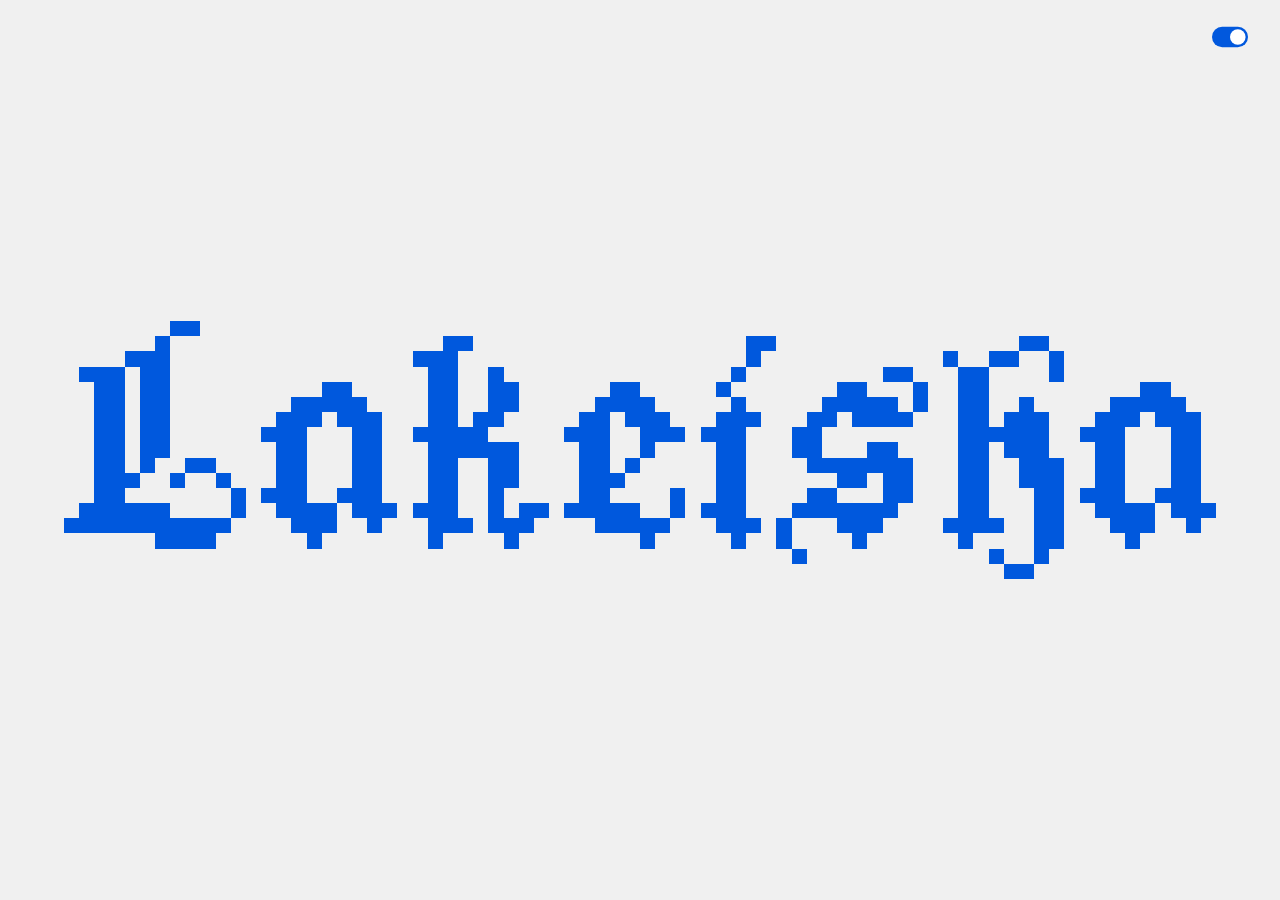
==== commit c403a7f4: "switch is gone now here" ====
--- a/gothic/index.html
+++ b/gothic/index.html
@@ -13,6 +13,7 @@
     <link rel="stylesheet" href="styles.css" />
   </head>
   <body>
+
     <label class="switch">
       <input type="checkbox" id="toggleSwitch" checked />
       <span class="slider round"></span>
--- a/gothic/styles.css
+++ b/gothic/styles.css
@@ -19,7 +19,7 @@
 }
 
 .cell {
-  transition: background-color 0.3s ease, transform 0.05s ease;
+  /* transition: background-color 0.3s ease, transform 0.05s ease; */
 }
 
 .cell.black {
@@ -28,15 +28,21 @@
 }
 
 .cell.transition {
+  animation: colorChange 2s forwards, rotate 3s ease;
+  transition: background-color 0.3s ease, transform 0.05s ease;
+}
+
+/* .cell.transition {
   animation: colorChange 1s forwards, rotate 1s ease;
-}
+  transition: background-color 0.3s ease, transform 0.05s ease;
+} */
 
 @keyframes colorChange {
   0% {
     transform: scale(0) rotate(0deg);
   }
   50% {
-    transform: scale(1) rotate(360deg); /* Full rotation during color change */
+    transform: scale(1) rotate(540deg); /* Full rotation during color change */
   }
   100% {
     transform: scale(0) rotate(0deg);
@@ -82,7 +88,8 @@
 }
 
 input:checked + .slider {
-  background-color: #2196f3;
+  background-color: #0158dd;
+  /* background-color: #085cdc; */
 }
 
 input:checked + .slider:before {
@@ -92,9 +99,12 @@
 /* Rounded sliders */
 .slider.round {
   border-radius: 34px;
-  transform: scale(0.4);
 }
 
 .slider.round:before {
   border-radius: 50%;
 }
+
+label.switch {
+  transform: scale(0.6);
+}
